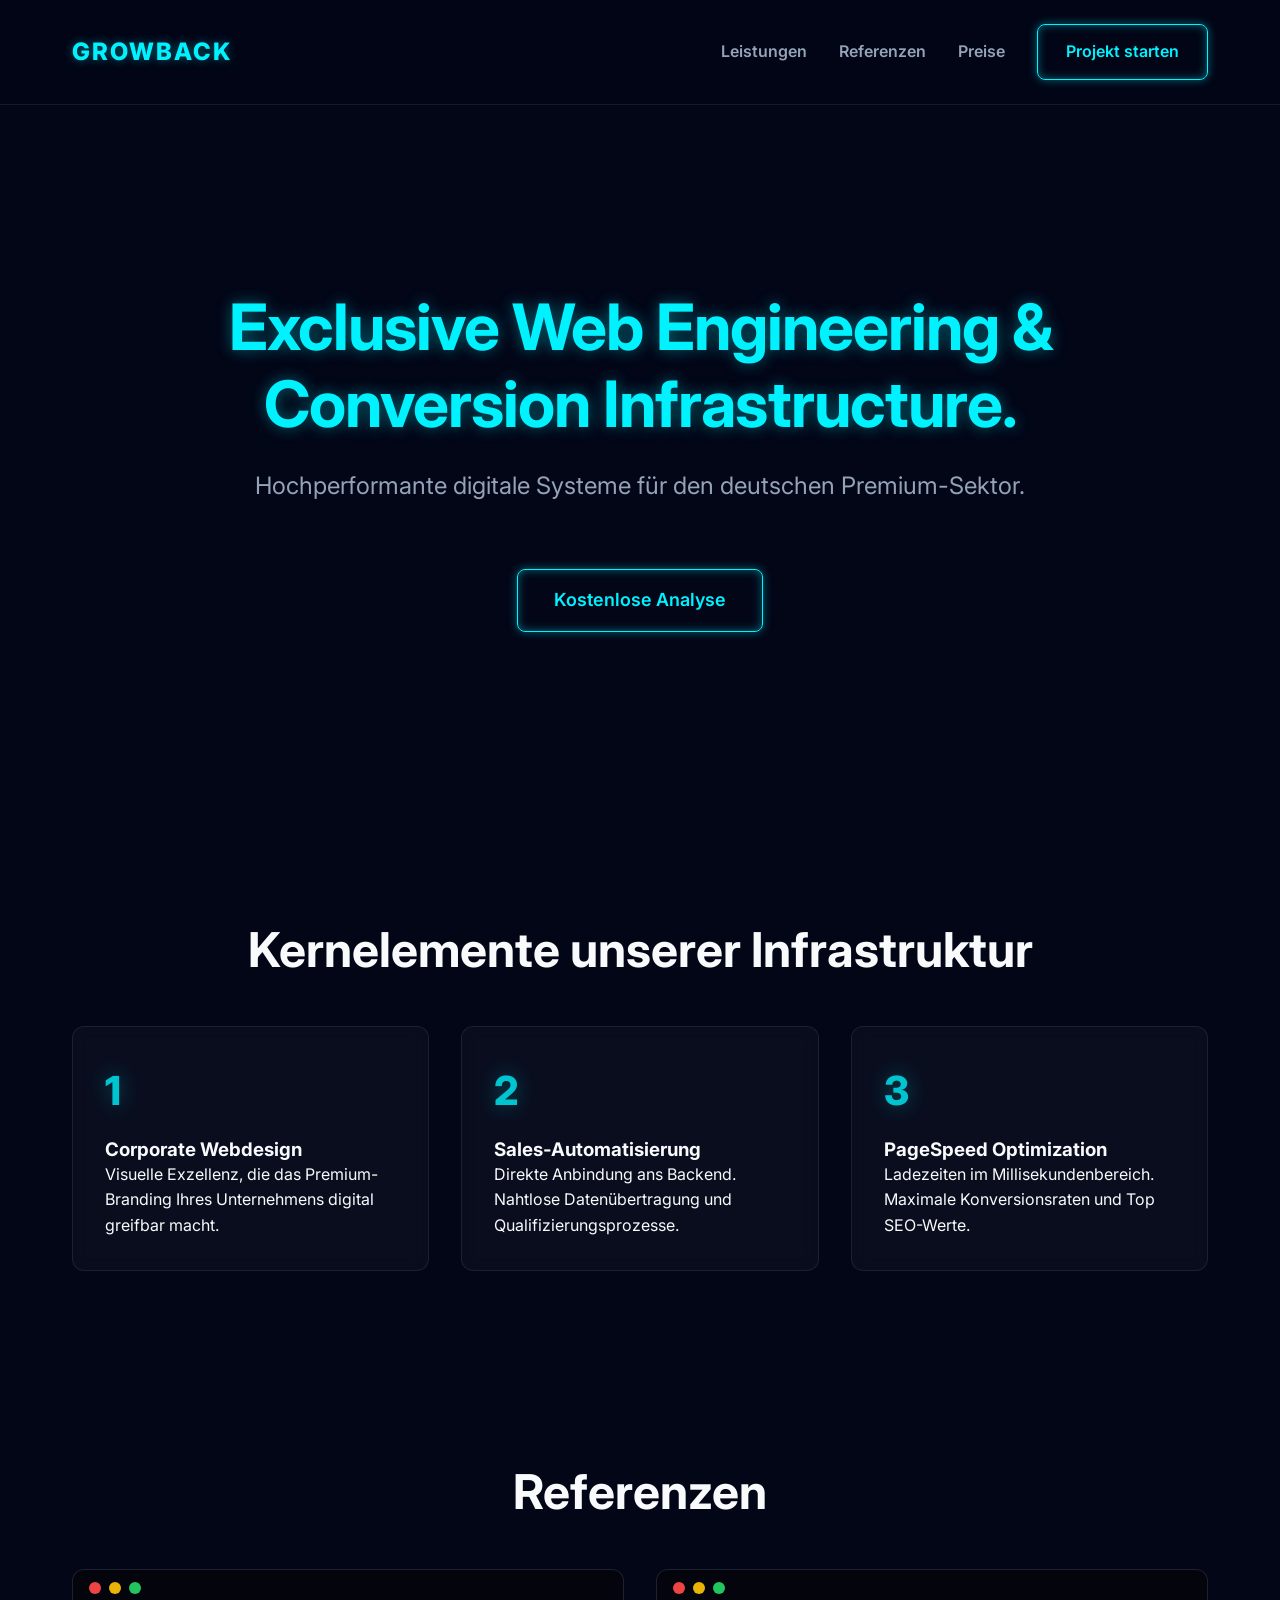
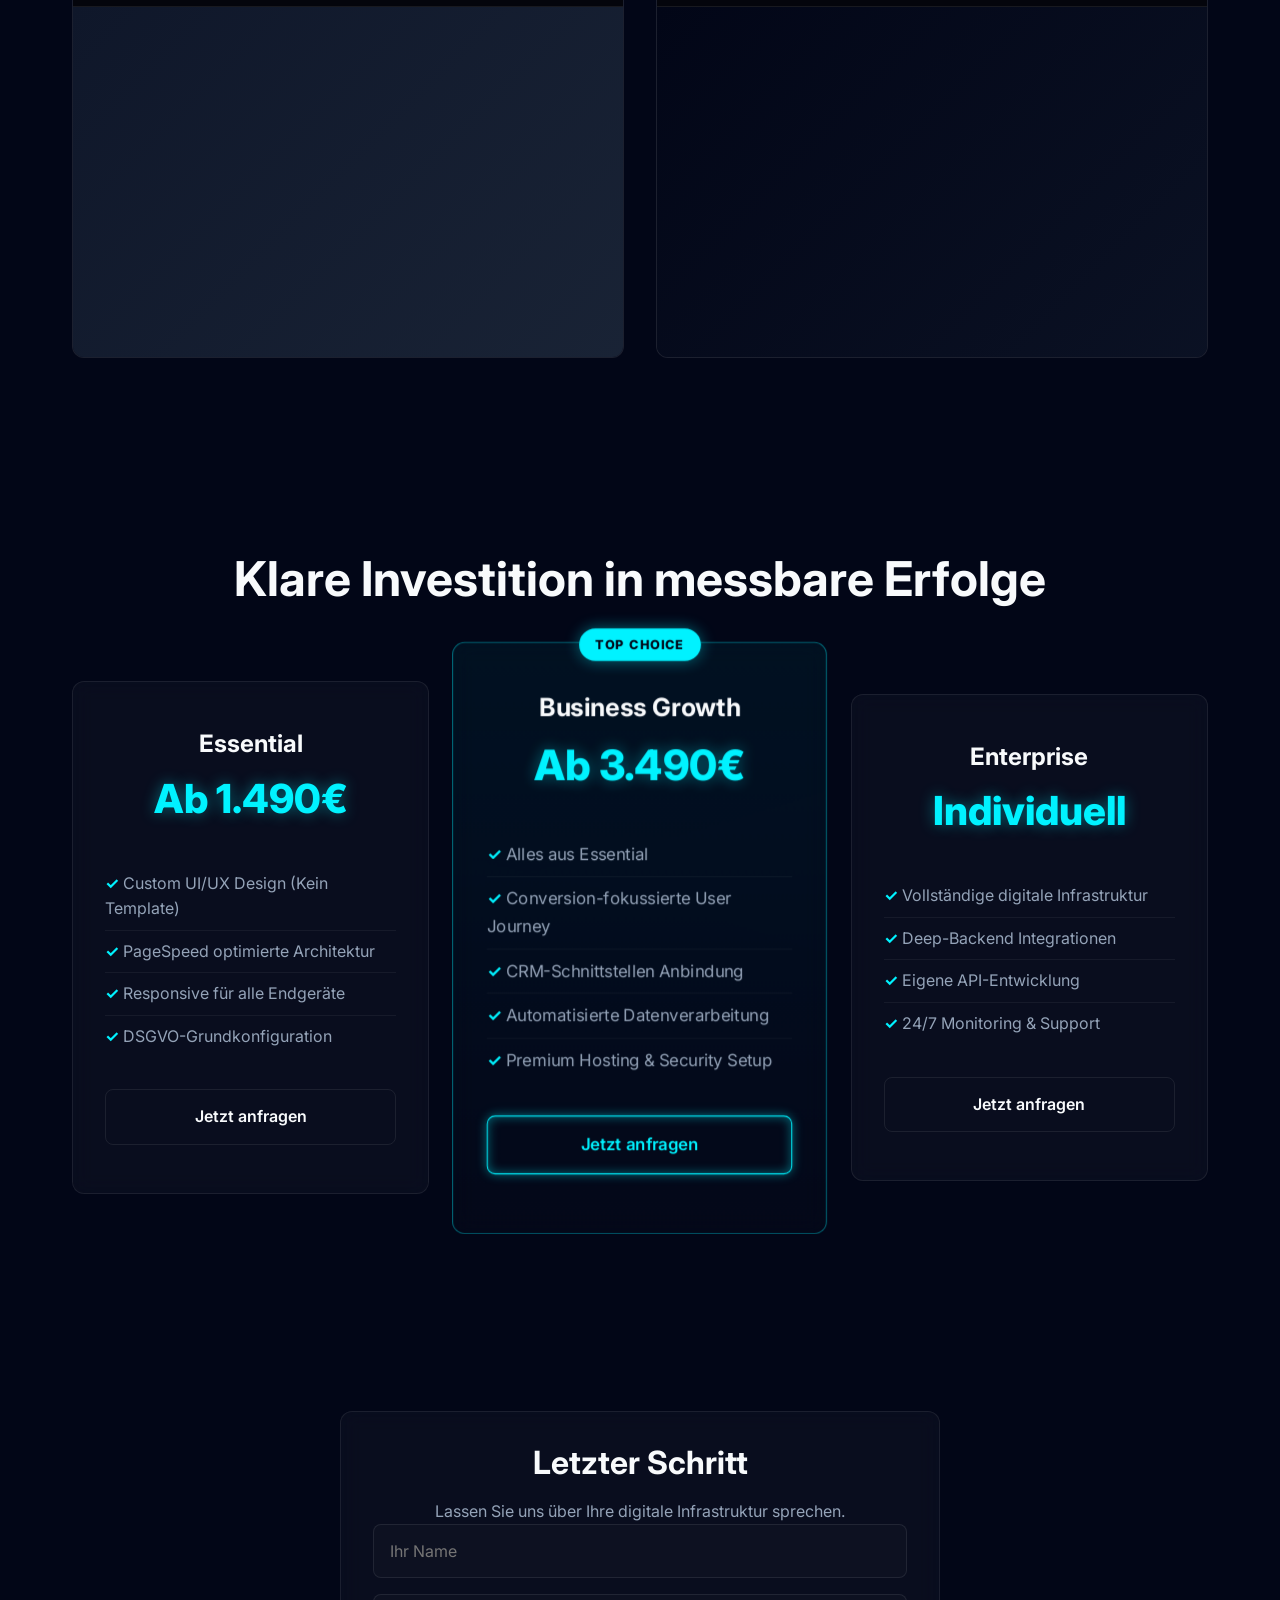
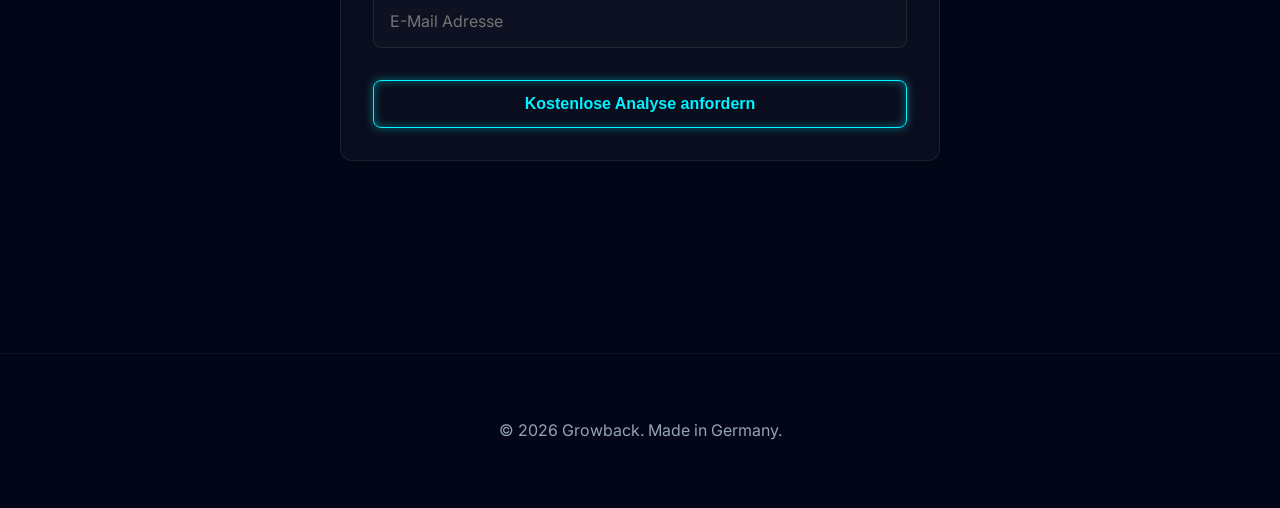
==== premium/index.html @ 8551fd12 "first commit" ====
<!DOCTYPE html>
<html lang="de">

<head>
    <meta charset="UTF-8">
    <meta name="viewport" content="width=device-width, initial-scale=1.0">
    <title>Growback | Premium Web Engineering</title>
    <link rel="preconnect" href="https://fonts.googleapis.com">
    <link rel="preconnect" href="https://fonts.gstatic.com" crossorigin>
    <link href="https://fonts.googleapis.com/css2?family=Inter:wght@300;400;600;800&display=swap" rel="stylesheet">
    <link rel="stylesheet" href="css/styles.css">
</head>

<body>

    <!-- Header -->
    <header class="navbar">
        <div class="container">
            <div class="logo" translate="no">GROWBACK</div>
            <nav class="nav-menu">
                <a href="#services">Leistungen</a>
                <a href="#portfolio">Referenzen</a>
                <a href="#pricing">Preise</a>
                <a href="#contact" class="btn btn-primary audio-trigger">Projekt starten</a>
            </nav>
        </div>
    </header>

    <main>
        <!-- Hero Section -->
        <section class="hero-section text-center">
            <div class="container">
                <h1 class="glow-text">Exclusive Web Engineering & <br>Conversion Infrastructure.</h1>
                <p class="hero-subtext">Hochperformante digitale Systeme für den deutschen Premium-Sektor.</p>
                <a href="#contact" class="btn btn-primary btn-large audio-trigger mt-lg">Kostenlose Analyse</a>
            </div>
        </section>

        <!-- Services -->
        <section id="services" class="services-section">
            <div class="container">
                <h2 class="section-title text-center">Kernelemente unserer Infrastruktur</h2>
                <div class="grid grid-3 pt-lg">
                    <div class="glass-card">
                        <div class="icon-glow">1</div>
                        <h3>Corporate Webdesign</h3>
                        <p>Visuelle Exzellenz, die das Premium-Branding Ihres Unternehmens digital greifbar macht.</p>
                    </div>
                    <div class="glass-card">
                        <div class="icon-glow">2</div>
                        <h3>Sales-Automatisierung</h3>
                        <p>Direkte Anbindung ans Backend. Nahtlose Datenübertragung und Qualifizierungsprozesse.</p>
                    </div>
                    <div class="glass-card">
                        <div class="icon-glow">3</div>
                        <h3>PageSpeed Optimization</h3>
                        <p>Ladezeiten im Millisekundenbereich. Maximale Konversionsraten und Top SEO-Werte.</p>
                    </div>
                </div>
            </div>
        </section>

        <!-- Portfolio (Hover to scroll) -->
        <section id="portfolio" class="portfolio-section">
            <div class="container">
                <h2 class="section-title text-center">Referenzen</h2>
                <div class="grid grid-2 pt-lg">
                    <div class="browser-card">
                        <div class="browser-top">
                            <span class="dot bg-red"></span>
                            <span class="dot bg-yellow"></span>
                            <span class="dot bg-green"></span>
                        </div>
                        <div class="browser-viewport">
                            <div class="scrolling-content">
                                <div class="mockup-img"
                                    style="background: linear-gradient(135deg, #0f172a, #1e293b); height: 800px; display: flex; align-items: center; justify-content: center; font-size: 2rem; color: #475569;">
                                    B2B Portal Mockup
                                </div>
                            </div>
                        </div>
                    </div>
                    <div class="browser-card">
                        <div class="browser-top">
                            <span class="dot bg-red"></span>
                            <span class="dot bg-yellow"></span>
                            <span class="dot bg-green"></span>
                        </div>
                        <div class="browser-viewport">
                            <div class="scrolling-content">
                                <div class="mockup-img"
                                    style="background: linear-gradient(135deg, #020617, #0f172a); height: 800px; display: flex; align-items: center; justify-content: center; font-size: 2rem; color: #475569;">
                                    SaaS Dashboard Mockup
                                </div>
                            </div>
                        </div>
                    </div>
                </div>
            </div>
        </section>

        <!-- Pricing -->
        <section id="pricing" class="pricing-section">
            <div class="container">
                <h2 class="section-title text-center">Klare Investition in messbare Erfolge</h2>
                <div class="grid grid-3 pricing-grid pt-lg">
                    <div class="glass-card pricing-card text-center">
                        <h3 class="tier-name">Essential</h3>
                        <div class="price glow-text">Ab 1.490€</div>
                        <ul class="tier-features text-left mt-md">
                            <li>Custom UI/UX Design (Kein Template)</li>
                            <li>PageSpeed optimierte Architektur</li>
                            <li>Responsive für alle Endgeräte</li>
                            <li>DSGVO-Grundkonfiguration</li>
                        </ul>
                        <a href="#contact" class="btn btn-outline audio-trigger w-full mt-md">Jetzt anfragen</a>
                    </div>
                    <div class="glass-card pricing-card premium-tier text-center">
                        <div class="badge-popular">Top Choice</div>
                        <h3 class="tier-name">Business Growth</h3>
                        <div class="price glow-text">Ab 3.490€</div>
                        <ul class="tier-features text-left mt-md">
                            <li>Alles aus Essential</li>
                            <li>Conversion-fokussierte User Journey</li>
                            <li>CRM-Schnittstellen Anbindung</li>
                            <li>Automatisierte Datenverarbeitung</li>
                            <li>Premium Hosting & Security Setup</li>
                        </ul>
                        <a href="#contact" class="btn btn-primary audio-trigger w-full mt-md">Jetzt anfragen</a>
                    </div>
                    <div class="glass-card pricing-card text-center">
                        <h3 class="tier-name">Enterprise</h3>
                        <div class="price glow-text">Individuell</div>
                        <ul class="tier-features text-left mt-md">
                            <li>Vollständige digitale Infrastruktur</li>
                            <li>Deep-Backend Integrationen</li>
                            <li>Eigene API-Entwicklung</li>
                            <li>24/7 Monitoring & Support</li>
                        </ul>
                        <a href="#contact" class="btn btn-outline audio-trigger w-full mt-md">Jetzt anfragen</a>
                    </div>
                </div>
            </div>
        </section>

        <!-- Contact Form (Voice Trigger) -->
        <section id="contact" class="contact-section">
            <div class="container">
                <div class="glass-card contact-box max-w-lg mx-auto">
                    <h2 class="section-title text-center" style="font-size: 2rem; margin-bottom: 1rem;">Letzter Schritt
                    </h2>
                    <p class="text-center text-muted mb-lg">Lassen Sie uns über Ihre digitale Infrastruktur sprechen.
                    </p>
                    <form id="contact-form">
                        <div class="form-group">
                            <input type="text" class="glow-input w-full" placeholder="Ihr Name" required>
                        </div>
                        <div class="form-group mt-sm">
                            <input type="email" class="glow-input w-full" placeholder="E-Mail Adresse" required>
                        </div>
                        <button type="submit" id="voice-submit-trigger"
                            class="btn btn-primary audio-trigger w-full mt-md">Kostenlose Analyse anfordern</button>
                    </form>
                </div>
            </div>
        </section>
    </main>

    <footer class="text-center py-lg mt-xl" style="border-top: 1px solid rgba(255,255,255,0.05);">
        <p class="text-muted">© 2026 <span translate="no">Growback</span>. Made in Germany.</p>
    </footer>

    <script src="js/script.js"></script>
</body>

</html>
---- premium/css/styles.css ----
/* CSS Variables & Theme Reset */
:root {
    --bg-color: #020617;
    /* Ultra Dark */
    --primary-color: #00f2ff;
    /* Teal/Cyan */
    --primary-glow: rgba(0, 242, 255, 0.4);
    --surface-color: rgba(255, 255, 255, 0.03);
    --surface-border: rgba(255, 255, 255, 0.08);
    --text-main: #f8fafc;
    --text-muted: #94a3b8;
    --font-stack: 'Inter', sans-serif;
}

* {
    box-sizing: border-box;
    margin: 0;
    padding: 0;
}

html {
    scroll-behavior: smooth;
}

body {
    background-color: var(--bg-color);
    color: var(--text-main);
    font-family: var(--font-stack);
    line-height: 1.6;
    -webkit-font-smoothing: antialiased;
}

/* Typography & Utilities */
h1,
h2,
h3 {
    line-height: 1.2;
}

a {
    text-decoration: none;
    color: inherit;
}

ul {
    list-style: none;
}

.container {
    max-width: 1200px;
    margin: 0 auto;
    padding: 0 2rem;
}

.text-center {
    text-align: center;
}

.text-left {
    text-align: left;
}

.text-muted {
    color: var(--text-muted);
}

.glow-text {
    color: var(--primary-color);
    text-shadow: 0 0 15px var(--primary-glow);
}

.w-full {
    width: 100%;
}

.max-w-lg {
    max-width: 600px;
}

.mx-auto {
    margin-left: auto;
    margin-right: auto;
}

.mt-sm {
    margin-top: 1rem;
}

.mt-md {
    margin-top: 2rem;
}

.mt-lg {
    margin-top: 4rem;
}

.mt-xl {
    margin-top: 6rem;
}

.pt-lg {
    padding-top: 3rem;
}

.py-lg {
    padding: 4rem 0;
}

.grid {
    display: grid;
    gap: 2rem;
}

@media (min-width: 768px) {
    .grid-2 {
        grid-template-columns: repeat(2, 1fr);
    }

    .grid-3 {
        grid-template-columns: repeat(3, 1fr);
    }
}

/* Base Components (Uiverse Style) */
.btn {
    display: inline-block;
    padding: 14px 28px;
    font-weight: 600;
    font-size: 1rem;
    border-radius: 8px;
    cursor: pointer;
    transition: all 0.3s ease;
    text-align: center;
    border: none;
}

.btn-primary {
    background: transparent;
    color: var(--primary-color);
    border: 1px solid var(--primary-color);
    box-shadow: inset 0 0 10px var(--primary-glow), 0 0 10px var(--primary-glow);
    position: relative;
    overflow: hidden;
}

.btn-primary:hover {
    background: var(--primary-color);
    color: var(--bg-color);
    box-shadow: inset 0 0 20px var(--primary-glow), 0 0 30px var(--primary-glow);
}

.btn-large {
    font-size: 1.125rem;
    padding: 16px 36px;
}

.btn-outline {
    background: transparent;
    color: var(--text-main);
    border: 1px solid var(--surface-border);
}

.btn-outline:hover {
    border-color: var(--text-main);
}

.glass-card {
    background: var(--surface-color);
    border: 1px solid var(--surface-border);
    border-radius: 12px;
    padding: 2rem;
    backdrop-filter: blur(10px);
    transition: transform 0.3s ease, border-color 0.3s ease;
}

.glass-card:hover {
    transform: translateY(-5px);
    border-color: var(--primary-color);
}

.icon-glow {
    font-size: 2.5rem;
    font-weight: 800;
    color: var(--primary-color);
    opacity: 0.8;
    margin-bottom: 1rem;
    text-shadow: 0 0 20px var(--primary-glow);
}

.glow-input {
    background: rgba(255, 255, 255, 0.02);
    border: 1px solid var(--surface-border);
    color: var(--text-main);
    padding: 16px;
    border-radius: 8px;
    font-family: inherit;
    font-size: 1rem;
    outline: none;
    transition: border-color 0.3s, box-shadow 0.3s;
}

.glow-input:focus {
    border-color: var(--primary-color);
    box-shadow: 0 0 15px var(--primary-glow);
    background: rgba(0, 242, 255, 0.05);
}

/* Navigation */
.navbar {
    padding: 1.5rem 0;
    border-bottom: 1px solid var(--surface-border);
    background: rgba(2, 6, 23, 0.8);
    backdrop-filter: blur(12px);
    position: sticky;
    top: 0;
    z-index: 100;
}

.navbar .container {
    display: flex;
    justify-content: space-between;
    align-items: center;
}

.logo {
    font-weight: 800;
    font-size: 1.5rem;
    letter-spacing: 2px;
    color: var(--primary-color);
    text-shadow: 0 0 10px var(--primary-glow);
}

.nav-menu {
    display: flex;
    align-items: center;
    gap: 2rem;
}

.nav-menu a:not(.btn) {
    font-weight: 600;
    color: var(--text-muted);
    transition: color 0.3s;
}

.nav-menu a:not(.btn):hover {
    color: var(--primary-color);
}

@media (max-width: 768px) {
    .nav-menu {
        display: none;
    }

    /* Simplified mobile for this isolated test */
}

/* Sections */
.hero-section {
    padding: 8rem 0;
    min-height: 80vh;
    display: flex;
    align-items: center;
}

.hero-section h1 {
    font-size: clamp(2.5rem, 5vw, 5rem);
    letter-spacing: -1px;
    margin-bottom: 1.5rem;
}

.hero-subtext {
    font-size: clamp(1.125rem, 2vw, 1.5rem);
    color: var(--text-muted);
    max-width: 800px;
    margin: 0 auto;
}

.section-title {
    font-size: clamp(2rem, 4vw, 3rem);
}

.services-section,
.portfolio-section,
.pricing-section,
.contact-section {
    padding: 6rem 0;
}

/* Portfolio Hover-to-Scroll Effect */
.browser-card {
    background: var(--surface-color);
    border: 1px solid var(--surface-border);
    border-radius: 12px;
    overflow: hidden;
    transition: box-shadow 0.4s ease, border-color 0.4s;
}

.browser-card:hover {
    border-color: rgba(0, 242, 255, 0.3);
    box-shadow: 0 10px 40px rgba(0, 242, 255, 0.1);
}

.browser-top {
    background: rgba(0, 0, 0, 0.6);
    padding: 12px 16px;
    display: flex;
    gap: 8px;
    border-bottom: 1px solid var(--surface-border);
}

.browser-top .dot {
    width: 12px;
    height: 12px;
    border-radius: 50%;
}

.bg-red {
    background: #ef4444;
}

.bg-yellow {
    background: #eab308;
}

.bg-green {
    background: #22c55e;
}

.browser-viewport {
    height: 350px;
    overflow: hidden;
    position: relative;
}

.scrolling-content {
    width: 100%;
    /* Transition takes 4 seconds for slow smooth scroll */
    transition: transform 4s cubic-bezier(0.25, 1, 0.5, 1);
}

/* The magic scroll without JS */
.browser-card:hover .scrolling-content {
    /* Translate upwards to view the rest of the 800px mockup image. 
       Formula: - (Child Height - Parent Height) = - (800 - 350) = -450px */
    transform: translateY(-450px);
}

/* Pricing Grid Base */
.pricing-grid {
    align-items: center;
}

.pricing-card {
    position: relative;
    padding: 3rem 2rem;
}

.tier-name {
    font-size: 1.5rem;
    margin-bottom: 0.5rem;
}

.pricing-card .price {
    font-size: 2.5rem;
    font-weight: 800;
    margin-bottom: 1rem;
}

.tier-desc {
    color: var(--text-muted);
    font-size: 0.95rem;
    margin-bottom: 2rem;
    min-height: 45px;
}

.tier-features li {
    padding: 0.5rem 0;
    border-bottom: 1px solid rgba(255, 255, 255, 0.05);
    color: var(--text-muted);
}

.tier-features li:last-child {
    border-bottom: none;
}

.tier-features li::before {
    content: "✓ ";
    color: var(--primary-color);
    font-weight: bold;
}

/* Premium Tier Emphasis */
.premium-tier {
    border-color: rgba(0, 242, 255, 0.4);
    background: linear-gradient(180deg, rgba(0, 242, 255, 0.05) 0%, rgba(255, 255, 255, 0.01) 100%);
    transform: scale(1.05);
    z-index: 2;
}

.premium-tier:hover {
    transform: scale(1.05) translateY(-5px);
}

.badge-popular {
    position: absolute;
    top: -14px;
    left: 50%;
    transform: translateX(-50%);
    background: var(--primary-color);
    color: var(--bg-color);
    font-weight: 800;
    font-size: 0.75rem;
    text-transform: uppercase;
    letter-spacing: 1px;
    padding: 6px 16px;
    border-radius: 20px;
    box-shadow: 0 0 15px var(--primary-glow);
}
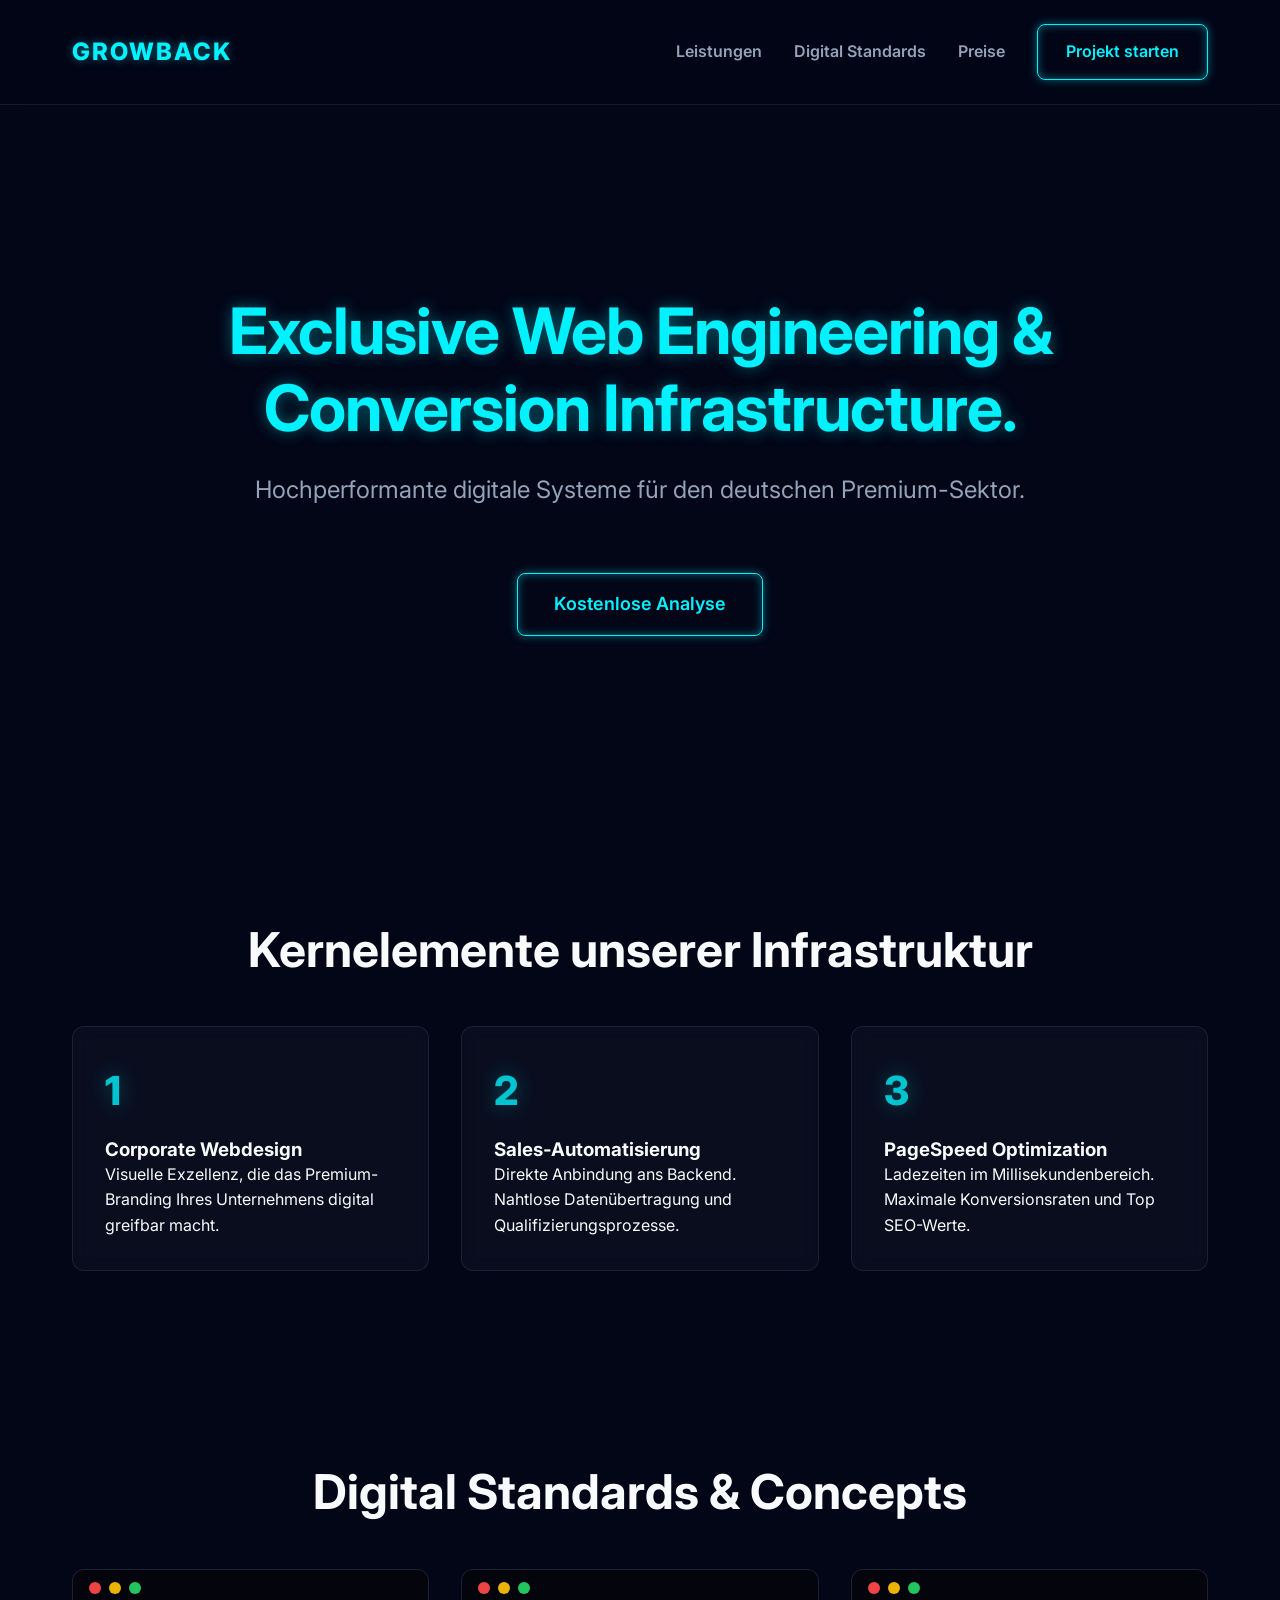
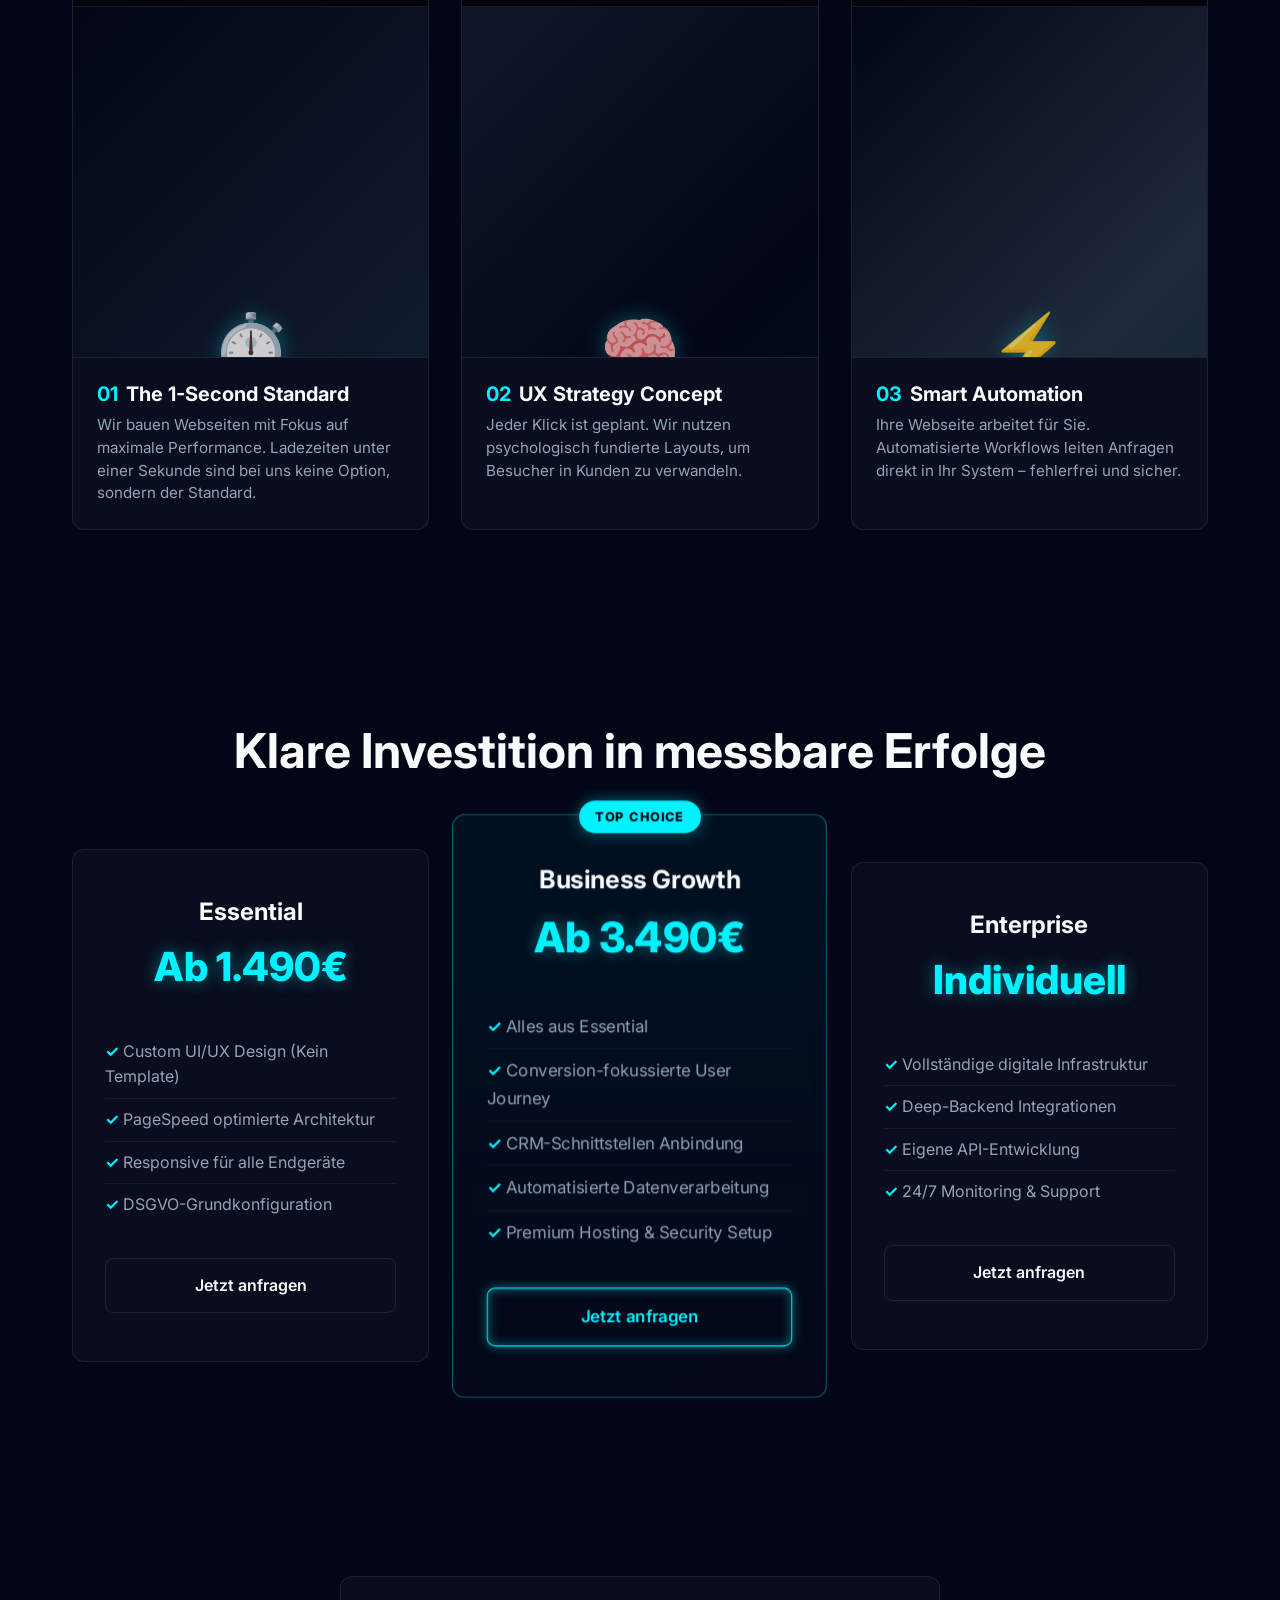
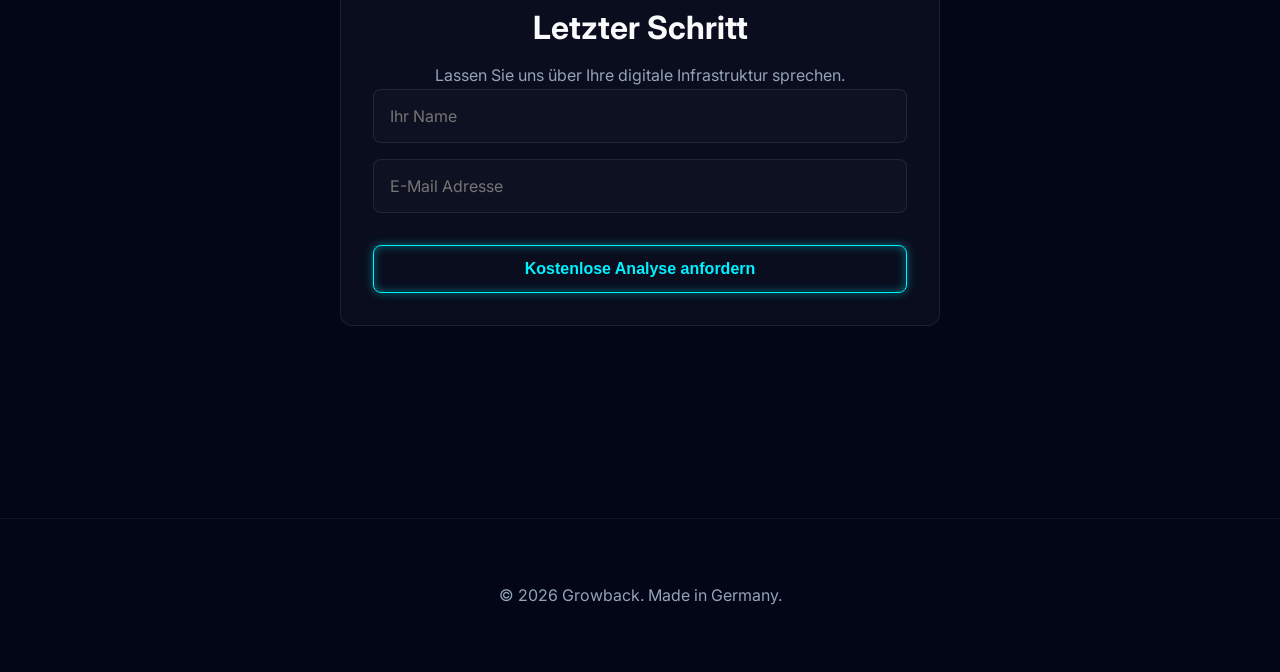
==== commit 5601b2ca: "fix: stabilize file structure and sync portfolio links" ====
--- a/premium/index.html
+++ b/premium/index.html
@@ -4,6 +4,7 @@
 <head>
     <meta charset="UTF-8">
     <meta name="viewport" content="width=device-width, initial-scale=1.0">
+    <meta name="google" content="notranslate">
     <title>Growback | Premium Web Engineering</title>
     <link rel="preconnect" href="https://fonts.googleapis.com">
     <link rel="preconnect" href="https://fonts.gstatic.com" crossorigin>
@@ -19,7 +20,7 @@
             <div class="logo" translate="no">GROWBACK</div>
             <nav class="nav-menu">
                 <a href="#services">Leistungen</a>
-                <a href="#portfolio">Referenzen</a>
+                <a href="#standards">Digital Standards</a>
                 <a href="#pricing">Preise</a>
                 <a href="#contact" class="btn btn-primary audio-trigger">Projekt starten</a>
             </nav>
@@ -60,11 +61,12 @@
             </div>
         </section>
 
-        <!-- Portfolio (Hover to scroll) -->
-        <section id="portfolio" class="portfolio-section">
-            <div class="container">
-                <h2 class="section-title text-center">Referenzen</h2>
-                <div class="grid grid-2 pt-lg">
+        <!-- Digital Standards -->
+        <section id="standards" class="portfolio-section">
+            <div class="container">
+                <h2 class="section-title text-center">Digital Standards & Concepts</h2>
+                <div class="grid grid-3 pt-lg">
+                    <!-- Card 1 -->
                     <div class="browser-card">
                         <div class="browser-top">
                             <span class="dot bg-red"></span>
@@ -74,12 +76,27 @@
                         <div class="browser-viewport">
                             <div class="scrolling-content">
                                 <div class="mockup-img"
-                                    style="background: linear-gradient(135deg, #0f172a, #1e293b); height: 800px; display: flex; align-items: center; justify-content: center; font-size: 2rem; color: #475569;">
-                                    B2B Portal Mockup
+                                    style="background: linear-gradient(135deg, #020617, #0f172a, #00f2ff20); height: 800px; display: flex; align-items: center; justify-content: center; flex-direction: column; color: #475569;">
+                                    <div class="icon-glow" style="font-size: 4rem; margin-bottom: 0;">⏱️</div>
+                                    <div
+                                        style="font-size: 1.5rem; font-weight: bold; margin-top: 1rem; color: var(--primary-color);">
+                                        Performance API</div>
+                                    <div style="font-size: 1rem; margin-top: 1rem; opacity: 0.5;">[ Server Response
+                                        Data... ]<br />{ load: "0.4s", cls: 0 }</div>
                                 </div>
                             </div>
                         </div>
-                    </div>
+                        <div style="padding: 1.5rem; border-top: 1px solid var(--surface-border);">
+                            <h3
+                                style="font-size: 1.25rem; margin-bottom: 0.5rem; display: flex; align-items: center; gap: 0.5rem;">
+                                <span style="color: var(--primary-color);">01</span> The 1-Second Standard</h3>
+                            <p class="text-muted" style="font-size: 0.95rem; line-height: 1.5;">Wir bauen Webseiten mit
+                                Fokus auf maximale Performance. Ladezeiten unter einer Sekunde sind bei uns keine
+                                Option, sondern der Standard.</p>
+                        </div>
+                    </div>
+
+                    <!-- Card 2 -->
                     <div class="browser-card">
                         <div class="browser-top">
                             <span class="dot bg-red"></span>
@@ -89,10 +106,52 @@
                         <div class="browser-viewport">
                             <div class="scrolling-content">
                                 <div class="mockup-img"
-                                    style="background: linear-gradient(135deg, #020617, #0f172a); height: 800px; display: flex; align-items: center; justify-content: center; font-size: 2rem; color: #475569;">
-                                    SaaS Dashboard Mockup
+                                    style="background: linear-gradient(135deg, #0f172a, #020617, #00f2ff10); height: 800px; display: flex; align-items: center; justify-content: center; flex-direction: column; color: #475569;">
+                                    <div class="icon-glow" style="font-size: 4rem; margin-bottom: 0;">🧠</div>
+                                    <div
+                                        style="font-size: 1.5rem; font-weight: bold; margin-top: 1rem; color: var(--primary-color);">
+                                        Behavior Mapping</div>
+                                    <div style="font-size: 1rem; margin-top: 1rem; opacity: 0.5;">[ Tracking Matrix...
+                                        ]<br />Scroll Depth: 85%</div>
                                 </div>
                             </div>
+                        </div>
+                        <div style="padding: 1.5rem; border-top: 1px solid var(--surface-border);">
+                            <h3
+                                style="font-size: 1.25rem; margin-bottom: 0.5rem; display: flex; align-items: center; gap: 0.5rem;">
+                                <span style="color: var(--primary-color);">02</span> UX Strategy Concept</h3>
+                            <p class="text-muted" style="font-size: 0.95rem; line-height: 1.5;">Jeder Klick ist geplant.
+                                Wir nutzen psychologisch fundierte Layouts, um Besucher in Kunden zu verwandeln.</p>
+                        </div>
+                    </div>
+
+                    <!-- Card 3 -->
+                    <div class="browser-card">
+                        <div class="browser-top">
+                            <span class="dot bg-red"></span>
+                            <span class="dot bg-yellow"></span>
+                            <span class="dot bg-green"></span>
+                        </div>
+                        <div class="browser-viewport">
+                            <div class="scrolling-content">
+                                <div class="mockup-img"
+                                    style="background: linear-gradient(135deg, #020617, #1e293b, #00f2ff15); height: 800px; display: flex; align-items: center; justify-content: center; flex-direction: column; color: #475569;">
+                                    <div class="icon-glow" style="font-size: 4rem; margin-bottom: 0;">⚡</div>
+                                    <div
+                                        style="font-size: 1.5rem; font-weight: bold; margin-top: 1rem; color: var(--primary-color);">
+                                        Workflow Node</div>
+                                    <div style="font-size: 1rem; margin-top: 1rem; opacity: 0.5;">[ Pipeline Status...
+                                        ]<br />Lead ==&gt; CRM</div>
+                                </div>
+                            </div>
+                        </div>
+                        <div style="padding: 1.5rem; border-top: 1px solid var(--surface-border);">
+                            <h3
+                                style="font-size: 1.25rem; margin-bottom: 0.5rem; display: flex; align-items: center; gap: 0.5rem;">
+                                <span style="color: var(--primary-color);">03</span> Smart Automation</h3>
+                            <p class="text-muted" style="font-size: 0.95rem; line-height: 1.5;">Ihre Webseite arbeitet
+                                für Sie. Automatisierte Workflows leiten Anfragen direkt in Ihr System – fehlerfrei und
+                                sicher.</p>
                         </div>
                     </div>
                 </div>
--- a/premium/css/styles.css
+++ b/premium/css/styles.css
@@ -20,6 +20,7 @@
 
 html {
     scroll-behavior: smooth;
+    overflow-x: hidden;
 }
 
 body {
@@ -28,6 +29,7 @@
     font-family: var(--font-stack);
     line-height: 1.6;
     -webkit-font-smoothing: antialiased;
+    overflow-x: hidden;
 }
 
 /* Typography & Utilities */
@@ -49,7 +51,13 @@
 .container {
     max-width: 1200px;
     margin: 0 auto;
-    padding: 0 2rem;
+    padding: 0 20px;
+}
+
+@media (min-width: 768px) {
+    .container {
+        padding: 0 2rem;
+    }
 }
 
 .text-center {
@@ -108,10 +116,14 @@
 
 .grid {
     display: grid;
-    gap: 2rem;
+    gap: 24px;
 }
 
 @media (min-width: 768px) {
+    .grid {
+        gap: 2rem;
+    }
+
     .grid-2 {
         grid-template-columns: repeat(2, 1fr);
     }
@@ -123,7 +135,10 @@
 
 /* Base Components (Uiverse Style) */
 .btn {
-    display: inline-block;
+    display: inline-flex;
+    align-items: center;
+    justify-content: center;
+    min-height: 48px;
     padding: 14px 28px;
     font-weight: 600;
     font-size: 1rem;
@@ -132,6 +147,12 @@
     transition: all 0.3s ease;
     text-align: center;
     border: none;
+}
+
+@media (max-width: 768px) {
+    .btn {
+        width: 100%;
+    }
 }
 
 .btn-primary {
@@ -338,8 +359,9 @@
     transition: transform 4s cubic-bezier(0.25, 1, 0.5, 1);
 }
 
-/* The magic scroll without JS */
-.browser-card:hover .scrolling-content {
+/* The magic scroll without JS (Plus touch active state) */
+.browser-card:hover .scrolling-content,
+.browser-card.is-active .scrolling-content {
     /* Translate upwards to view the rest of the 800px mockup image. 
        Formula: - (Child Height - Parent Height) = - (800 - 350) = -450px */
     transform: translateY(-450px);
@@ -415,4 +437,47 @@
     padding: 6px 16px;
     border-radius: 20px;
     box-shadow: 0 0 15px var(--primary-glow);
+}
+
+/* Mobile Bottom Nav */
+.mobile-nav {
+    display: none;
+    position: fixed;
+    bottom: 0;
+    left: 0;
+    width: 100%;
+    background: rgba(2, 6, 23, 0.85);
+    backdrop-filter: blur(16px);
+    border-top: 1px solid var(--surface-border);
+    z-index: 1000;
+    justify-content: space-around;
+    padding: 0.75rem 0.5rem;
+    padding-bottom: calc(0.75rem + env(safe-area-inset-bottom));
+}
+
+.mobile-nav a {
+    display: flex;
+    flex-direction: column;
+    align-items: center;
+    color: var(--text-muted);
+    font-size: 0.75rem;
+    font-weight: 600;
+    gap: 4px;
+    transition: color 0.3s;
+}
+
+.mobile-nav a:hover,
+.mobile-nav a:active {
+    color: var(--primary-color);
+}
+
+@media (max-width: 768px) {
+    .mobile-nav {
+        display: flex;
+    }
+
+    body {
+        padding-bottom: 80px;
+        /* Space for fixed nav */
+    }
 }
